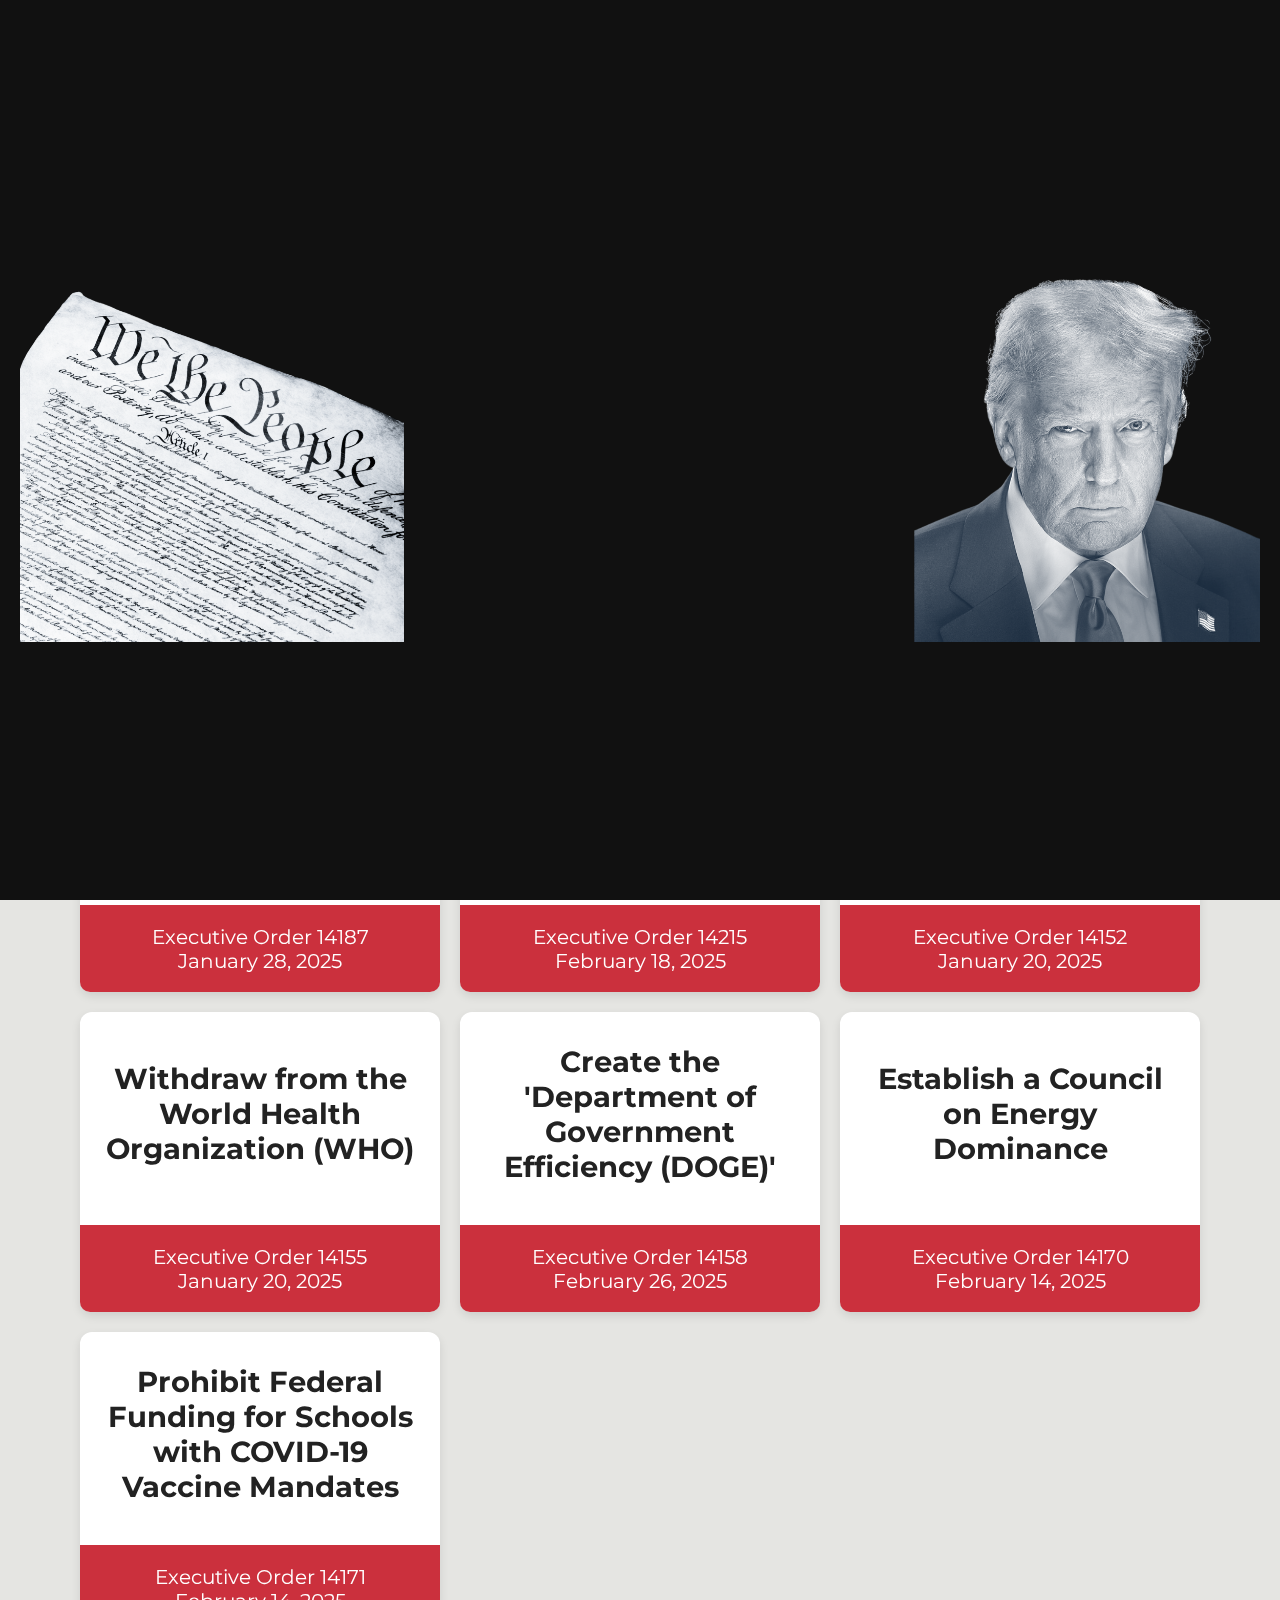
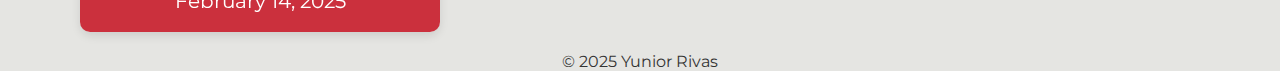
==== Can He Do That/index.html @ 0e0947cd "Add files via upload" ====
<!DOCTYPE html>
<html lang="en">
<head>
  <meta charset="UTF-8">
  <meta name="viewport" content="width=device-width, initial-scale=1.0">
  <title>Legality of EOs</title>
  <link rel="preconnect" href="https://fonts.googleapis.com">
  <link rel="preconnect" href="https://fonts.gstatic.com" crossorigin>
  <link href="https://fonts.googleapis.com/css2?family=Montserrat:wght@600;700&display=swap" rel="stylesheet">
  <link rel="stylesheet" href="styles.css">
</head>

<body>

<div id="animation-overlay">
  <div class="fighters">
    <div class="fighter-container">
      <img id="fighter1" src="left-image.png" alt="Fighter 1">
    </div>
    <div class="fighter-container">
      <img id="fighter2" src="right-image.png" alt="Fighter 2">
    </div>
  </div>
  <div id="explosion"></div>
</div>

  <!-- Header -->

<header>
  <div class="header-left">
    <img src="left-image.png" alt="Left side logo">
  </div>
  <div class="header-center">
    <h1>Can He Do That?</h1>
    <p>Since taking office in January 2025, President Trump has signed a series of executive orders that could impact government policy and individual rights. Some orders appear to be within the President's authority, while others face significant concerns and challenges. Explore these executive orders and their likely legal standing based on current constitutional consensus.</p>
    <input type="text" id="searchBar" placeholder="Search executive orders..." onkeyup="searchOrders()">
  </div>
  <div class="header-right">
    <img src="right-image.png" alt="Right side logo">
  </div>
</header>
<div class="instructions">
  <p>
    Click on a card to see it's likely standing, legal analysis, and constituional issues it invokes.
    For more information on each executive order visit
    <a href="https://www.federalregister.gov/presidential-documents/executive-orders/donald-trump/2025" target="_blank">here</a>.
  </p>
</div>

  <!-- Executive Orders Grid -->
  <div class="grid" id="ordersGrid">
    <!-- Executive Order Cards Will Be Inserted Here Dynamically -->
  </div>
<footer>
    <p>© 2025 Yunior Rivas</p>
</footer>
  <script src="script.js"></script>
</body>

</html>
---- Can He Do That/styles.css ----
/* Global Reset & Box Sizing */
*, *::before, *::after {
  box-sizing: border-box;
  margin: 0;
  padding: 0;
}

/* General Styling */
body {
  font-family: 'Montserrat', sans-serif;
  background-color: #e5e5e2; /* Off-white background */
  color: #333;
  text-align: center;
}

/* Header */
header {
  display: flex;
  align-items: center;
  justify-content: space-between;
  background: #1b2c3f;  /* White header */
  color: #333;
  padding: 40px 0px 0px 0px;
  box-shadow: 0 2px 8px rgba(0, 0, 0, 0.1);
  position: relative;
}

.header-left img,
.header-right img {
  height: 250px;   /* or width: 60px; or any dimension you prefer */
  object-fit: contain;
}

.header-center {
  flex: 1;        /* Allows the center to expand while left/right keep their size */
  text-align: center;
}

header h1 {
  font-size: 3.5em;
  font-weight: 700;
  margin-bottom: 10px;
  color: #fff;
}

header p {
  max-width: 800px;
  margin: 0 auto 10px auto;
  text-align: center;
  font-size: 1rem;
  color: #fff;
}

/* Search and Filter Inputs */
input, select {
  margin: 10px;
  padding: 12px;
  width: 80%;
  max-width: 400px;
  font-size: 1em;
  border-radius: 8px;
  border: none;
  box-shadow: inset 2px 2px 4px rgba(0, 0, 0, 0.15);
  outline: none;
  background-color: #fff;
  color: #333;
}

.instructions {
  max-width: 750px;
  margin: 10px auto;
  text-align: center;
  font-size: 1em;
  color: #333;
}

.instructions a {
  color: #3b82ff;
  text-decoration: none;
  font-weight: bold;
}

/* Grid Layout: 3 Cards per Row */
.grid {
  display: grid;
  grid-template-columns: repeat(3, 1fr);
  gap: 20px;
  padding: 20px 40px;
  max-width: 1200px;
  margin: 0 auto;
}

/* Card Container + Flip Effect */
.card {
  position: relative;
  perspective: 1000px;
  perspective-origin: center center;
  border-radius: 12px;
  cursor: pointer;
  transition: transform 0.4s;
  height: 300px; /* Fixed height for consistent flipping */
}

.card:hover {
  transform: translateY(-3px);
}

.card-inner {
  width: 100%;
  height: 100%;
  transition: transform 0.6s;
  transform-origin: center center;
  transform-style: preserve-3d;
  position: relative;
}

.card.flipped .card-inner {
  transform: rotateY(180deg);
}

/* Card Faces */
.card-front, .card-back {
  position: absolute;
  top: 0; left: 0;
  width: 100%;
  height: 100%;
  backface-visibility: hidden;
  border-radius: 12px;
  box-shadow: 0 4px 10px rgba(0, 0, 0, 0.1);
  background: #fff; /* White card background */
  color: #333;
  display: flex;
  flex-direction: column;
  align-items: center;
  justify-content: center;
}

.card-back {
  transform: rotateY(180deg);
}

/* Inner Content Wrapper */
/* --- FRONT SIDE --- */

/* Card content wrapper now uses flex to split into main and footer */
.card-content {
  padding: 0; /* No direct padding on the outer container */
  width: 100%;
  height: 100%;
  display: flex;
  flex-direction: column;
  justify-content: space-between;
  box-sizing: border-box;
}

/* The top 2/3 area: centered text */
.card-main {
  flex: 2;
  display: flex;
  flex-direction: column;
  align-items: center;
  justify-content: center;
  padding: 20px;
  text-align: center;
}

/* The bottom third (footer) with red background that curves with the card */
.card-footer {
  flex: 1;
  background-color: #cb303d; /* Bold red */
  color: #fff; /* White text */
  display: flex;
  flex-direction: column;
  align-items: center;
  justify-content: center;
  padding: 0px;
  font-size: 1.25rem;
  /* Curve only the bottom corners so it fits the card shape */
  border-bottom-left-radius: 10px;
  border-bottom-right-radius: 10px;
}

/* --- BACK SIDE --- */

/* Back side content split into three equal sections */
.card-back-content {
  width: 100%;
  height: 100%;
  display: flex;
  flex-direction: column;
  justify-content: space-between;
  box-sizing: border-box;
}

/* Each back section takes equal space and centers its content */
.back-section {
  flex: 1;
  display: flex;
  align-items: center;
  justify-content: center;
  text-align: center;
  padding: 5px;
}


/* Front Side Text */
.action-name {
  font-size: 1.8rem;
  margin-bottom: 10px;
  color: #222;
}

.eo-name {
  font-size: 1.3em;
  margin: 5px 0;
  color: #555;
}

.description {
  font-size: 1em;
  margin: 5px 0;
  color: #777;
}

/* Back Side Text */
.verdict {
  display: inline-block;
  padding: 8px 14px;
  border-radius: 5px;
  font-size: 1.3em;
  margin-bottom: 10px;
  color: #fff;
}

/* Bright Americana Accent Colors */
.verdict-yes {
  background-color: darkgreen;  /* Blue accent */
}

.verdict-no {
  background-color: darkred;  /* Red accent */
}

.verdict-maybe {
  background-color: gold;  /* Yellow/orange accent */
}

.explanation {
  font-size: 1em;
  color: #333;
  margin-bottom: 10px;
}

/* Overlay container */
#animation-overlay {
  position: fixed;
  top: 0;
  left: 0;
  width: 100vw;
  height: 100vh;
  background: #111;
  z-index: 9999;
  display: flex;
  align-items: center;
  justify-content: center;
  flex-direction: column;
  overflow: hidden;
}

/* Container for fighters (to arrange them side-by-side) */
.fighters {
  display: flex;
  width: 100%;
  justify-content: space-between;
  padding: 0 20px;
}

/* Fighter container: no individual transform, so parent's shake applies */
.fighter-container {
  display: flex;
  align-items: center;
  justify-content: center;
}

/* Fighter images */
#fighter1, #fighter2 {
  width: 500px; 
  max-width: 30vw;
  height: auto;
  /* Apply their own entrance animations if needed */
}

/* Entrance animations for fighters */
#fighter1 {
  animation: fightLeft 2s forwards;
}

#fighter2 {
  animation: fightRight 2s forwards;
}

/* Keyframes for fighter entrance */
@keyframes fightLeft {
  0% {
    transform: translateX(-200%) scale(0.8);
    opacity: 0;
  }
  50% {
    transform: translateX(0) scale(1.2);
    opacity: 1;
  }
  100% {
    transform: translateX(30%) scale(1);
  }
}

@keyframes fightRight {
  0% {
    transform: translateX(200%) scale(0.8);
    opacity: 0;
  }
  50% {
    transform: translateX(0) scale(1.2);
    opacity: 1;
  }
  100% {
    transform: translateX(-30%) scale(1);
  }
}

/* Explosion effect */
#explosion {
  position: absolute;
  top: 50%;
  left: 50%;
  width: 0;
  height: 0;
  border-radius: 50%;
  transform: translate(-50%, -50%);
  background: radial-gradient(circle, #fff 0%, transparent 60%);
  animation: boom 0.6s 1.4s forwards ease-out;
}

/* Explosion keyframes */
@keyframes boom {
  0% {
    width: 0;
    height: 0;
    opacity: 1;
  }
  50% {
    width: 300px;
    height: 300px;
    opacity: 0.8;
  }
  100% {
    width: 500px;
    height: 500px;
    opacity: 0;
  }
}

/* Shake animation */
@keyframes shake {
  0% { transform: translate(0, 0); }
  20% { transform: translate(-5px, 2px); }
  40% { transform: translate(5px, -2px); }
  60% { transform: translate(-5px, 2px); }
  80% { transform: translate(5px, -2px); }
  100% { transform: translate(0, 0); }
}

/* Apply shake to overlay (or to each fighter-container if preferred) */
#animation-overlay.impact {
  animation: shake 0.3s;
}
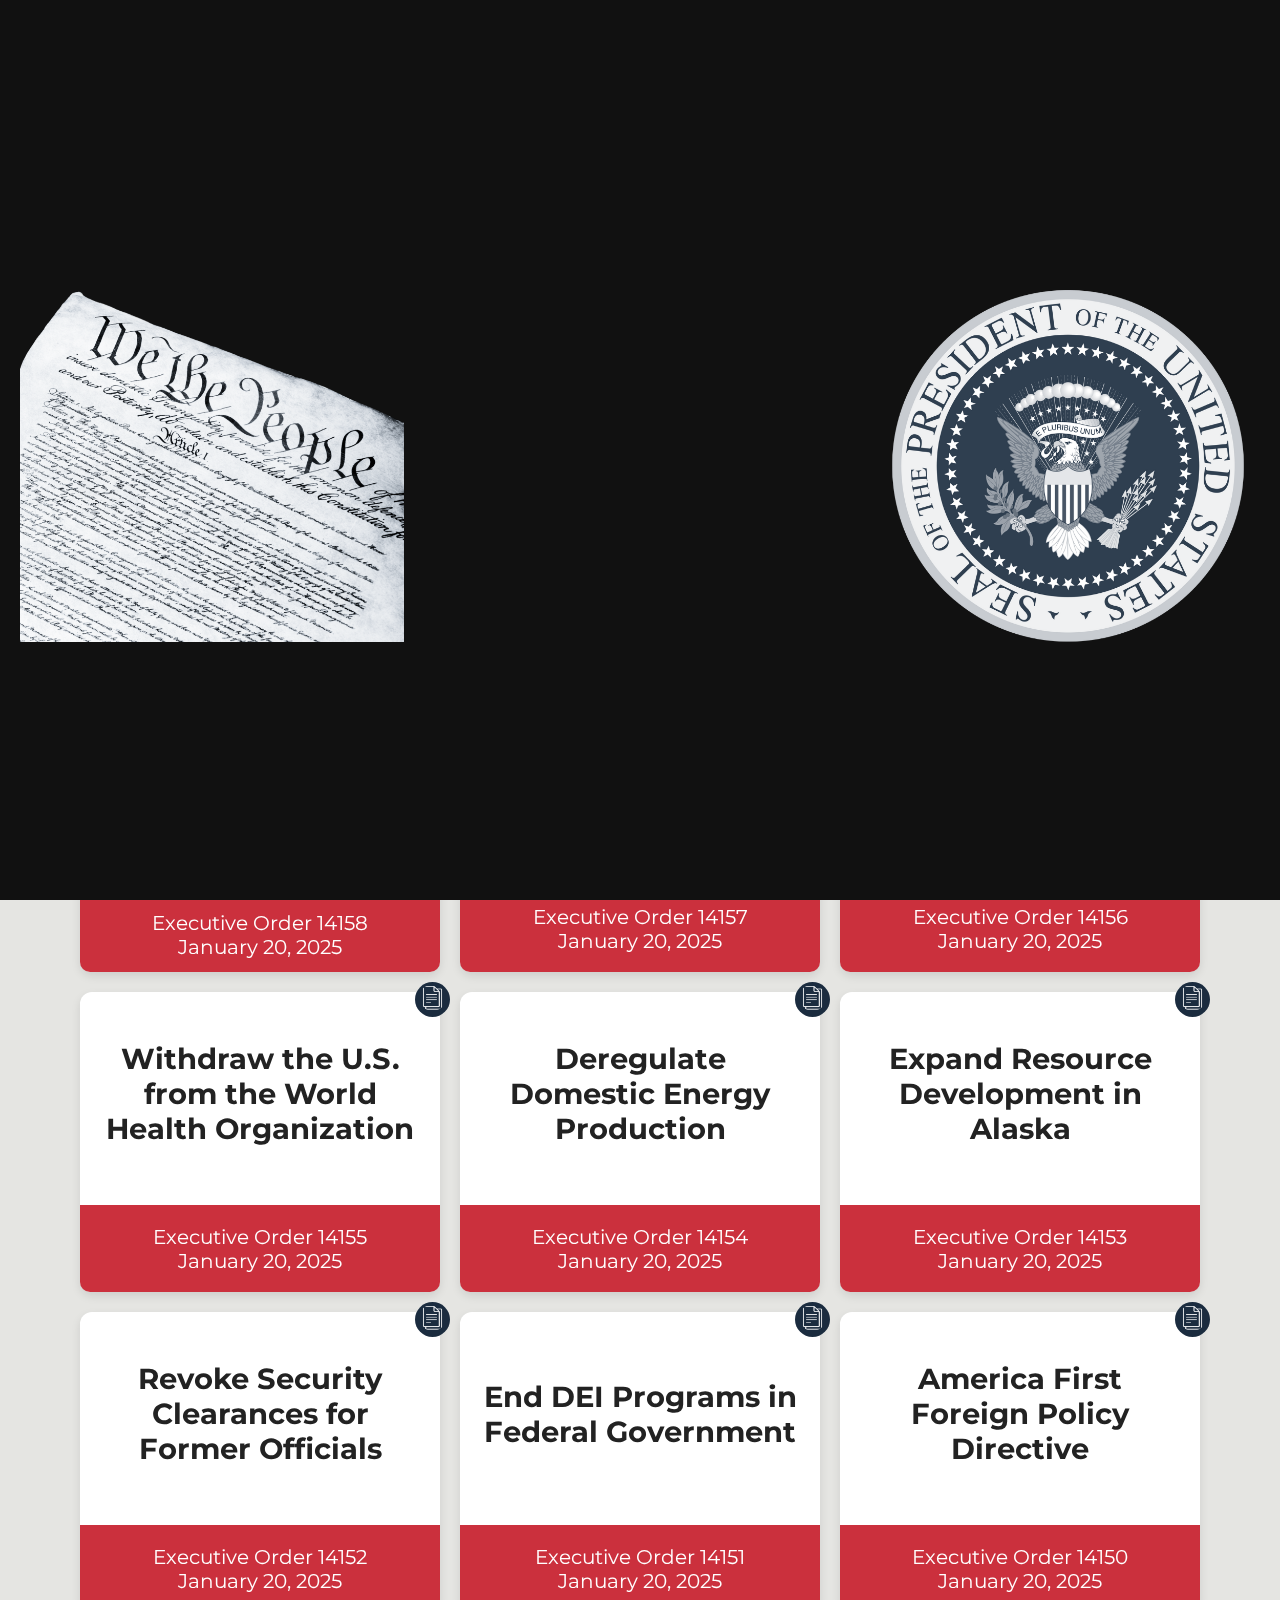
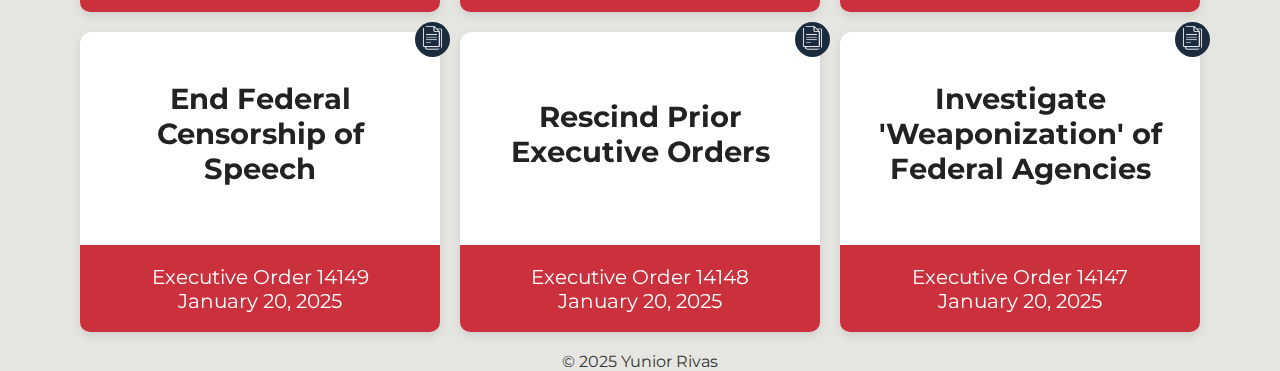
==== commit 2a541a3a: "Add files via upload" ====
--- a/Can He Do That/index.html
+++ b/Can He Do That/index.html
@@ -33,7 +33,7 @@
   <div class="header-center">
     <h1>Can He Do That?</h1>
     <p>Since taking office in January 2025, President Trump has signed a series of executive orders that could impact government policy and individual rights. Some orders appear to be within the President's authority, while others face significant concerns and challenges. Explore these executive orders and their likely legal standing based on current constitutional consensus.</p>
-    <input type="text" id="searchBar" placeholder="Search executive orders..." onkeyup="searchOrders()">
+  <input type="text" id="searchBar" placeholder="Search executive orders..." oninput="searchOrders()">
   </div>
   <div class="header-right">
     <img src="right-image.png" alt="Right side logo">
@@ -41,9 +41,8 @@
 </header>
 <div class="instructions">
   <p>
-    Click on a card to see it's likely standing, legal analysis, and constituional issues it invokes.
-    For more information on each executive order visit
-    <a href="https://www.federalregister.gov/presidential-documents/executive-orders/donald-trump/2025" target="_blank">here</a>.
+    Click on a card to see it's likely standing, legal analysis, and constitutional issues it invokes.
+    Click on the corner paper icon for more information on each executive order. 
   </p>
 </div>
 
--- a/Can He Do That/styles.css
+++ b/Can He Do That/styles.css
@@ -20,7 +20,7 @@
   justify-content: space-between;
   background: #1b2c3f;  /* White header */
   color: #333;
-  padding: 40px 0px 0px 0px;
+  padding: 20px 0px 0px 0px;
   box-shadow: 0 2px 8px rgba(0, 0, 0, 0.1);
   position: relative;
 }
@@ -202,6 +202,28 @@
   padding: 5px;
 }
 
+/* Red circle on the top-right corner of each card */
+.red-circle {
+  position: absolute;
+  top: -10px;
+  right: -10px;
+  width: 35px;
+  height: 35px;
+  background-color: #1b2c3f;
+  border-radius: 50%;
+  z-index: 10;
+  cursor: pointer;
+}
+
+.red-circle img {
+  width: 75%;
+  height: 75%;
+  object-fit: cover;
+  object-position: center;
+  border-radius: inherit;
+  transform: translateY(2.75px);
+}
+
 
 /* Front Side Text */
 .action-name {
